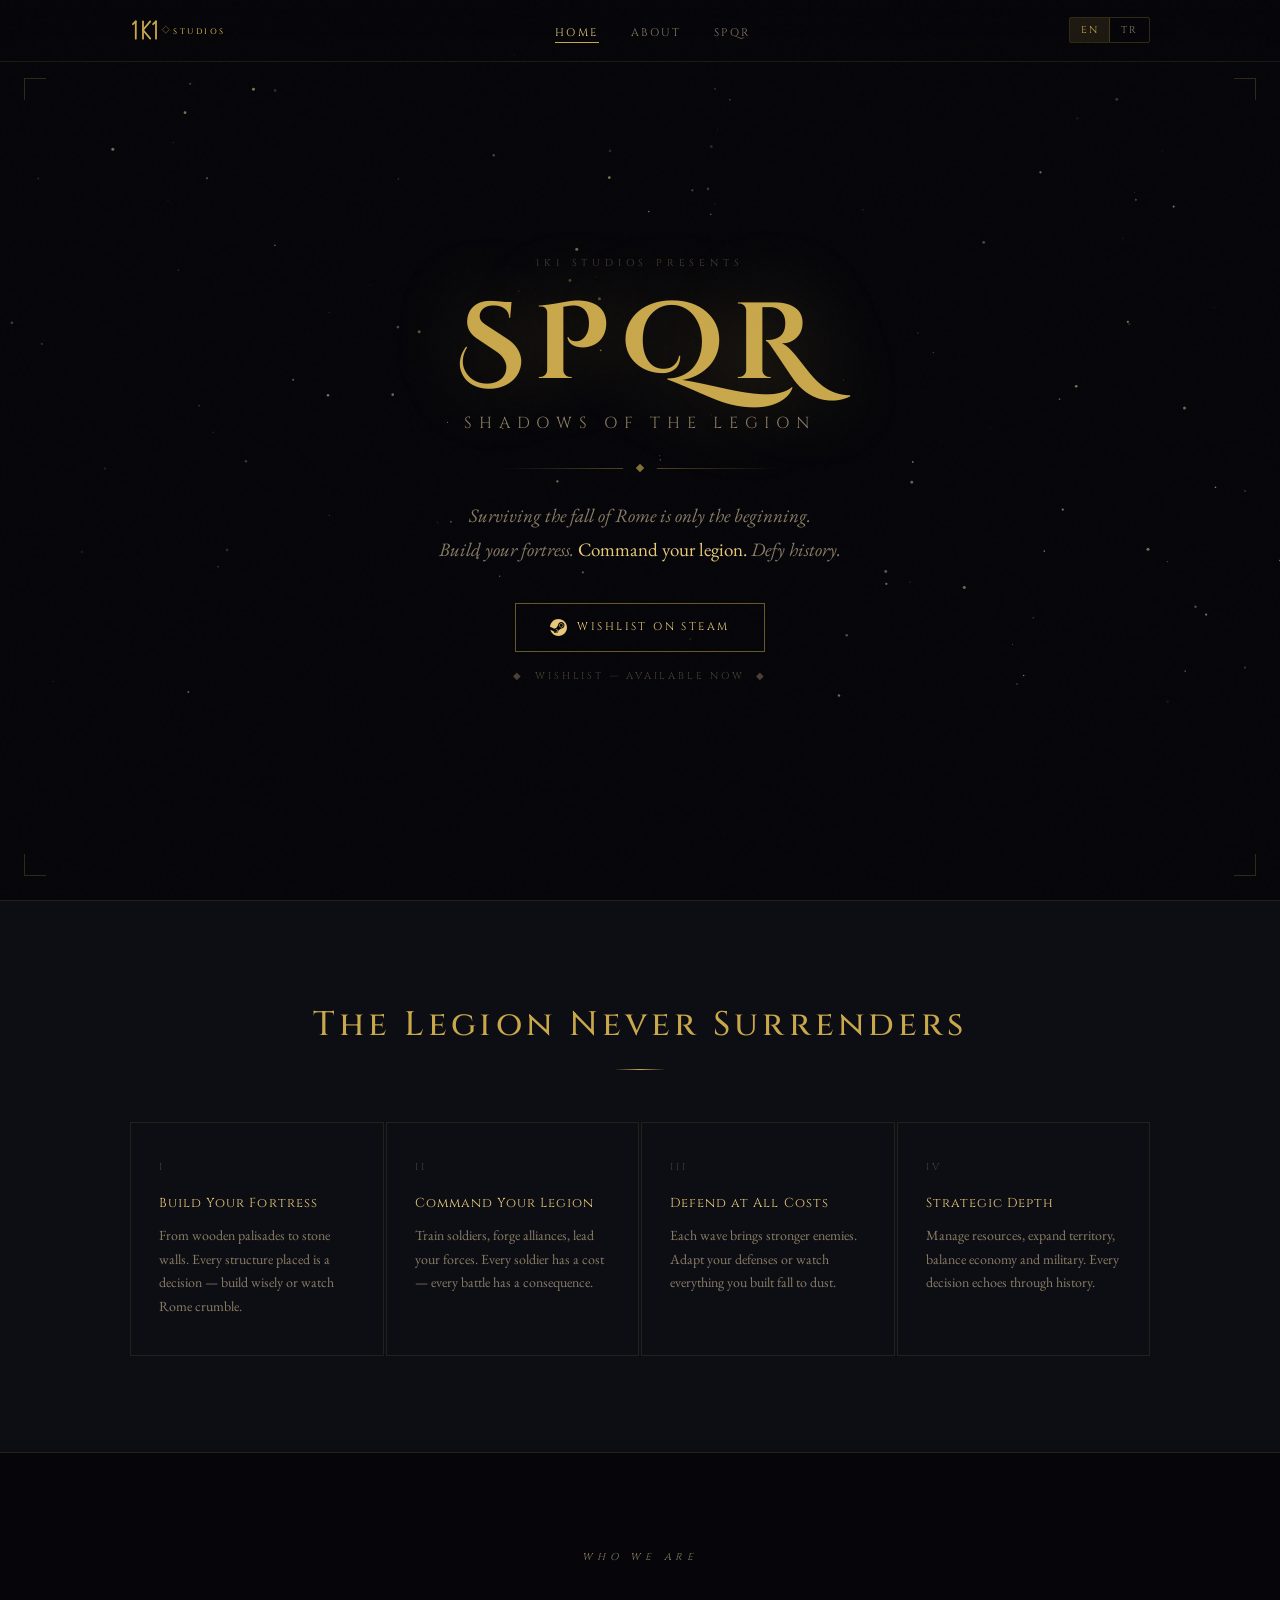
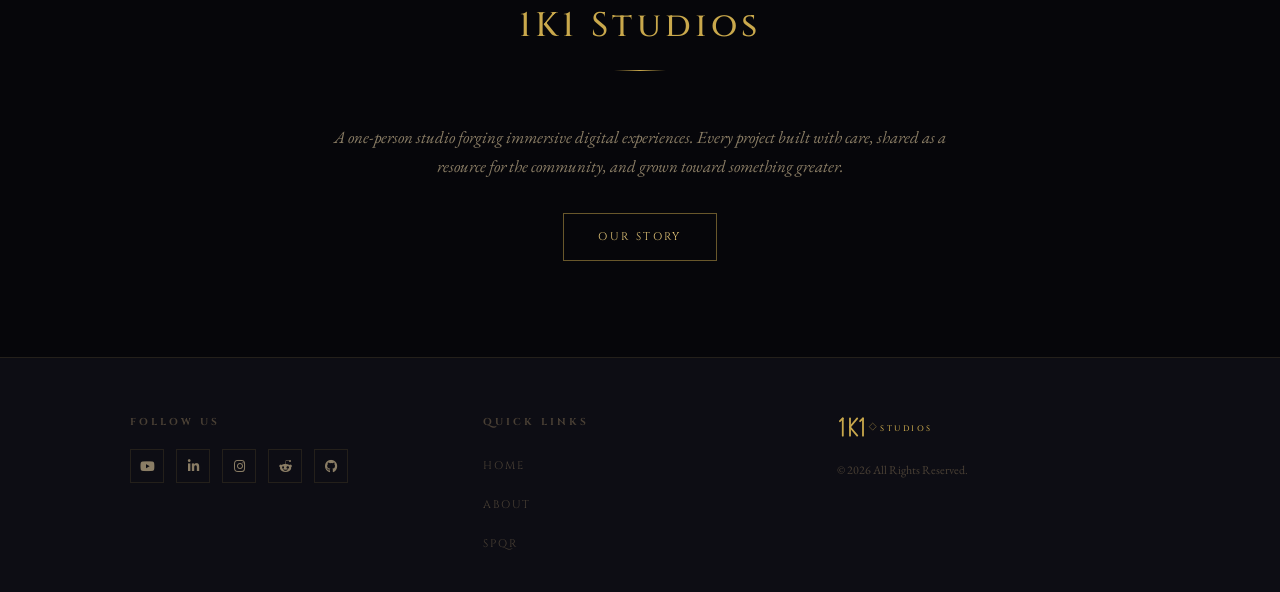
==== index.html @ 58bfda01 "Add files via upload" ====
<!DOCTYPE html>
<html lang="en">
<head>
  <meta charset="UTF-8">
  <meta name="viewport" content="width=device-width, initial-scale=1.0">
  <title>1K1 Studios</title>
  <meta name="description" content="1K1 Studios — Creators of SPQR: Shadows of the Legion. Build your fortress. Command your legion. Survive the fall of Rome.">
  <meta name="author" content="1K1 Studios">
  <link rel="stylesheet" href="https://cdnjs.cloudflare.com/ajax/libs/font-awesome/5.15.4/css/all.min.css">
  <link rel="stylesheet" href="https://cdn.jsdelivr.net/npm/aos@next/dist/aos.css">
  <link rel="stylesheet" href="styles.css">
  <link rel="icon" href="/favicon.svg" type="image/svg+xml">
</head>
<body data-page="index">

<div id="loader-wrapper">
  <div class="loader"></div>
  <p>Loading 1K1 Studios...</p>
</div>

<!-- HEADER -->
<header class="header">
  <div class="container">
    <a href="/" class="logo" aria-label="1K1 Studios">
      <svg class="logo-svg" viewBox="0 0 148 36" xmlns="http://www.w3.org/2000/svg">
        <line x1="8"  y1="6" x2="8"  y2="30" stroke="#c9a84c" stroke-width="2.5" stroke-linecap="round"/>
        <line x1="4"  y1="10" x2="8"  y2="6"  stroke="#c9a84c" stroke-width="2.5" stroke-linecap="round"/>
        <line x1="18" y1="6" x2="18" y2="30" stroke="#c9a84c" stroke-width="2.5" stroke-linecap="round"/>
        <line x1="18" y1="18" x2="28" y2="6"  stroke="#c9a84c" stroke-width="2.5" stroke-linecap="round"/>
        <line x1="18" y1="18" x2="28" y2="30" stroke="#c9a84c" stroke-width="2.5" stroke-linecap="round"/>
        <line x1="36" y1="6" x2="36" y2="30" stroke="#c9a84c" stroke-width="2.5" stroke-linecap="round"/>
        <line x1="32" y1="10" x2="36" y2="6"  stroke="#c9a84c" stroke-width="2.5" stroke-linecap="round"/>
        <rect x="46" y="14" width="7" height="7" fill="none" stroke="#c9a84c" stroke-width="1" transform="rotate(45 49.5 17.5)" opacity="0.5"/>
        <text x="60" y="23" font-family="Cinzel,serif" font-size="11" fill="#c9a84c" letter-spacing="3.5" font-weight="500">STUDIOS</text>
      </svg>
    </a>
    <nav class="main-nav" aria-label="Main navigation">
      <ul class="nav-list">
        <li><a href="/" class="nav-link active">Home</a></li>
        <li><a href="/about.html" class="nav-link">About</a></li>
        <li><a href="/spqr.html" class="nav-link">SPQR</a></li>
      </ul>
    </nav>
    <div class="lang-bar">
      <div class="lang-switcher">
        <button class="lang-btn" data-lang="en" onclick="setLang('en')">EN</button>
        <button class="lang-btn" data-lang="tr" onclick="setLang('tr')">TR</button>
      </div>
    </div>
    <button class="hamburger" aria-label="Toggle menu">
      <span class="bar"></span><span class="bar"></span><span class="bar"></span>
    </button>
  </div>
</header>

<!-- HERO -->
<section class="hero-section">
  <canvas id="star-canvas"></canvas>
  <div class="hb hb-tl"></div><div class="hb hb-tr"></div>
  <div class="hb hb-bl"></div><div class="hb hb-br"></div>
  <div class="container hero-content">
    <p class="section-label anim-1" data-i18n="label">1K1 Studios Presents</p>
    <h1 class="spqr-hero-title anim-2">SPQR</h1>
    <p class="spqr-hero-sub anim-3" data-i18n="sub">Shadows of the Legion</p>
    <div class="hero-divider anim-3"><div class="hero-gem"></div></div>
    <p class="hero-tagline anim-4" data-i18n="tagline">
      Surviving the fall of Rome is only the beginning.<br>
      Build your fortress. <span>Command your legion.</span> Defy history.
    </p>
    <div class="btn-row anim-5">
      <a href="https://store.steampowered.com/app/4519400" target="_blank" class="btn btn-primary">
        <svg viewBox="0 0 24 24"><path d="M11.979 0C5.678 0 .511 4.86.022 11.037l6.432 2.658c.545-.371 1.203-.59 1.912-.59.063 0 .125.004.188.006l2.861-4.142V8.91c0-2.495 2.028-4.524 4.524-4.524 2.494 0 4.524 2.029 4.524 4.524s-2.03 4.525-4.524 4.525h-.105l-4.076 2.911c0 .052.004.105.004.159 0 1.875-1.515 3.396-3.39 3.396-1.635 0-3.016-1.173-3.331-2.727L.436 15.27C1.862 20.307 6.486 24 11.979 24c6.627 0 11.999-5.373 11.999-12S18.605 0 11.979 0zM7.54 18.21l-1.473-.61c.262.543.714.999 1.314 1.25 1.297.539 2.793-.076 3.332-1.375.263-.63.264-1.319.005-1.949s-.75-1.121-1.377-1.383c-.624-.26-1.29-.249-1.878-.03l1.523.63c.956.4 1.409 1.5 1.009 2.455-.397.957-1.497 1.41-2.454 1.012H7.54zm11.415-9.303c0-1.662-1.353-3.015-3.015-3.015-1.665 0-3.015 1.353-3.015 3.015 0 1.665 1.35 3.015 3.015 3.015 1.663 0 3.015-1.35 3.015-3.015zm-5.273-.005c0-1.252 1.013-2.266 2.265-2.266 1.249 0 2.266 1.014 2.266 2.266 0 1.251-1.017 2.265-2.266 2.265-1.252 0-2.265-1.014-2.265-2.265z"/></svg>
        <span data-i18n="steam">Wishlist on Steam</span>
      </a>
      <!-- <a href="spqr.html" class="btn btn-secondary" data-i18n="learn">Learn More</a> -->
    </div>
    <p class="ea-badge anim-6" data-i18n="ea">◆  Wishlist— Available Now  ◆</p>
    
  </div>
</section>

<!-- FEATURES -->
<section class="section section-alt">
  <div class="container">
    <h2 class="section-title" data-i18n="featTitle" data-aos="fade-up">The Legion Never Surrenders</h2>
    <div class="spqr-features">
      <div class="spqr-feat" data-aos="fade-up" data-aos-delay="100">
        <div class="spqr-feat-num">I</div>
        <div class="spqr-feat-title" data-i18n="f1t">Build Your Fortress</div>
        <div class="spqr-feat-desc" data-i18n="f1d">From wooden palisades to stone walls. Every structure placed is a decision — build wisely or watch Rome crumble.</div>
      </div>
      <div class="spqr-feat" data-aos="fade-up" data-aos-delay="150">
        <div class="spqr-feat-num">II</div>
        <div class="spqr-feat-title" data-i18n="f2t">Command Your Legion</div>
        <div class="spqr-feat-desc" data-i18n="f2d">Train soldiers, forge alliances, lead your forces. Every soldier has a cost — every battle has a consequence.</div>
      </div>
      <div class="spqr-feat" data-aos="fade-up" data-aos-delay="200">
        <div class="spqr-feat-num">III</div>
        <div class="spqr-feat-title" data-i18n="f3t">Defend at All Costs</div>
        <div class="spqr-feat-desc" data-i18n="f3d">Each wave brings stronger enemies. Adapt your defenses or watch everything you built fall to dust.</div>
      </div>
      <div class="spqr-feat" data-aos="fade-up" data-aos-delay="250">
        <div class="spqr-feat-num">IV</div>
        <div class="spqr-feat-title" data-i18n="f4t">Strategic Depth</div>
        <div class="spqr-feat-desc" data-i18n="f4d">Manage resources, expand territory, balance economy and military. Every decision echoes through history.</div>
      </div>
    </div>
  </div>
</section>

<!-- ABOUT BRIEF -->
<section class="section about-brief" data-aos="fade-up">
  <div class="container">
    <p class="section-label" data-i18n="aboutLabel">Who We Are</p>
    <h2 class="section-title" data-i18n="aboutTitle">1K1 Studios</h2>
    <p data-i18n="aboutDesc">A one-person studio forging immersive digital experiences. Every project built with care, shared as a resource for the community, and grown toward something greater.</p>
    <a href="/about" class="btn btn-primary" data-i18n="aboutBtn">Our Story</a>
  </div>
</section>

<!-- FOOTER -->
<footer class="main-footer">
  <div class="container">
    <div class="footer-grid">
      <div class="footer-col">
        <h4>Follow Us</h4>
        <div class="social-links">
          <a href="https://www.youtube.com/@onekeyonestudios" target="_blank" aria-label="YouTube"><i class="fab fa-youtube"></i></a>
          <a href="https://www.linkedin.com/company/onekeyone-game-studios/" target="_blank" aria-label="LinkedIn"><i class="fab fa-linkedin-in"></i></a>
          <a href="https://www.instagram.com/1k1studios/" target="_blank" aria-label="Instagram"><i class="fab fa-instagram"></i></a>
          <a href="https://www.reddit.com/user/Rich-Television30/" target="_blank" aria-label="Reddit"><i class="fab fa-reddit-alien"></i></a>
          <a href="https://github.com/Can1k1" target="_blank" aria-label="GitHub"><i class="fab fa-github"></i></a>

        </div>
      </div>
      <div class="footer-col">
        <h4>Quick Links</h4>
        <ul class="footer-nav">
          <li><a href="/">Home</a></li>
          <li><a href="/about">About</a></li>
          <li><a href="/spqr">SPQR</a></li>
        </ul>
      </div>
      <div class="footer-col footer-logo-col">
        <a href="/" class="logo">
          <svg class="logo-svg" viewBox="0 0 148 36" xmlns="http://www.w3.org/2000/svg">
            <line x1="8"  y1="6" x2="8"  y2="30" stroke="#c9a84c" stroke-width="2.5" stroke-linecap="round"/>
            <line x1="4"  y1="10" x2="8"  y2="6"  stroke="#c9a84c" stroke-width="2.5" stroke-linecap="round"/>
            <line x1="18" y1="6" x2="18" y2="30" stroke="#c9a84c" stroke-width="2.5" stroke-linecap="round"/>
            <line x1="18" y1="18" x2="28" y2="6"  stroke="#c9a84c" stroke-width="2.5" stroke-linecap="round"/>
            <line x1="18" y1="18" x2="28" y2="30" stroke="#c9a84c" stroke-width="2.5" stroke-linecap="round"/>
            <line x1="36" y1="6" x2="36" y2="30" stroke="#c9a84c" stroke-width="2.5" stroke-linecap="round"/>
            <line x1="32" y1="10" x2="36" y2="6"  stroke="#c9a84c" stroke-width="2.5" stroke-linecap="round"/>
            <rect x="46" y="14" width="7" height="7" fill="none" stroke="#c9a84c" stroke-width="1" transform="rotate(45 49.5 17.5)" opacity="0.5"/>
            <text x="60" y="23" font-family="Cinzel,serif" font-size="11" fill="#c9a84c" letter-spacing="3.5" font-weight="500">STUDIOS</text>
          </svg>
        </a>
        <p>&copy; <span class="current-year">2025</span> All Rights Reserved.</p>
      </div>
    </div>
  </div>
</footer>

<script src="https://cdn.jsdelivr.net/npm/aos@next/dist/aos.js"></script>
<script src="script.js"></script>
<script>
(function(){
  const c = document.getElementById('star-canvas');
  const ctx = c.getContext('2d');
  function resize(){ c.width = c.offsetWidth; c.height = c.offsetHeight; }
  resize(); window.addEventListener('resize', resize);
  const stars = Array.from({length:130}, () => ({
    x: Math.random(), y: Math.random() * 0.78,
    r: Math.random() * 1.3 + 0.3,
    speed: 0.003 + Math.random() * 0.005,
    phase: Math.random() * Math.PI * 2
  }));
  (function draw(t){
    ctx.clearRect(0, 0, c.width, c.height);
    stars.forEach(s => {
      const a = 0.07 + 0.44 * (0.5 + 0.5 * Math.sin(t * s.speed * 60 + s.phase));
      ctx.beginPath();
      ctx.arc(s.x * c.width, s.y * c.height, s.r, 0, Math.PI * 2);
      ctx.fillStyle = `rgba(245,224,160,${a})`;
      ctx.fill();
    });
    requestAnimationFrame(draw);
  })(0);
})();
</script>
</body>
</html>
---- styles.css ----
@import url('https://fonts.googleapis.com/css2?family=Cinzel+Decorative:wght@400;700&family=Cinzel:wght@400;500;600&family=EB+Garamond:ital,wght@0,400;0,500;1,400&display=swap');

/* ── RESET ── */
*, *::before, *::after { margin: 0; padding: 0; box-sizing: border-box; }

/* ── VARIABLES ── */
:root {
  --gold:   #c9a84c;
  --gold2:  #e8c97a;
  --gold3:  #f5e0a0;
  --dark:   #06060a;
  --dark2:  #0d0d14;
  --dark3:  #14141e;
  --border: rgba(201,168,76,0.12);
  --border2:rgba(201,168,76,0.28);
  --text:   #d4c9b0;
  --text2:  #8a7d65;
  --text3:  #4a4035;
  --font-display: 'Cinzel', serif;
  --font-deco:    'Cinzel Decorative', serif;
  --font-body:    'EB Garamond', Georgia, serif;
  --max-w: 1100px;
  --pad-x: 40px;
}

html { scroll-behavior: smooth; }

body {
  background: var(--dark);
  color: var(--text);
  font-family: var(--font-body);
  font-size: 17px;
  line-height: 1.7;
  overflow-x: hidden;
}

body.no-scroll { overflow: hidden; }

/* Noise texture */
body::before {
  content: '';
  position: fixed;
  inset: 0;
  background-image: url("data:image/svg+xml,%3Csvg viewBox='0 0 256 256' xmlns='http://www.w3.org/2000/svg'%3E%3Cfilter id='n'%3E%3CfeTurbulence type='fractalNoise' baseFrequency='0.9' numOctaves='4' stitchTiles='stitch'/%3E%3C/filter%3E%3Crect width='100%25' height='100%25' filter='url(%23n)' opacity='0.04'/%3E%3C/svg%3E");
  pointer-events: none;
  z-index: 9999;
  opacity: 0.35;
}

/* ── LOADER ── */
#loader-wrapper {
  position: fixed;
  inset: 0;
  background: var(--dark);
  display: flex;
  flex-direction: column;
  align-items: center;
  justify-content: center;
  z-index: 10000;
  transition: opacity 0.5s;
  gap: 20px;
}

#loader-wrapper p {
  font-family: var(--font-display);
  font-size: 11px;
  letter-spacing: 0.4em;
  color: var(--text3);
  text-transform: uppercase;
}

.loader {
  width: 36px;
  height: 36px;
  border: 1px solid var(--border);
  border-top-color: var(--gold);
  border-radius: 50%;
  animation: spin 1s linear infinite;
}

@keyframes spin { to { transform: rotate(360deg); } }

/* ── LAYOUT ── */
.container {
  max-width: var(--max-w);
  margin: 0 auto;
  padding: 0 var(--pad-x);
}

/* ── HEADER ── */
.header {
  position: fixed;
  top: 0; left: 0; right: 0;
  z-index: 900;
  padding: 16px 0;
  background: linear-gradient(to bottom, rgba(6,6,10,0.97), rgba(6,6,10,0.75));
  border-bottom: 1px solid var(--border);
  backdrop-filter: blur(10px);
}

.header .container {
  display: flex;
  align-items: center;
  justify-content: space-between;
  gap: 20px;
}

/* Logo */
.logo {
  display: flex;
  align-items: center;
  text-decoration: none;
  flex-shrink: 0;
}

.logo-svg { height: 26px; width: auto; }

/* Nav */
.main-nav .nav-list {
  display: flex;
  gap: 32px;
  list-style: none;
}

.nav-link {
  font-family: var(--font-display);
  font-size: 11px;
  letter-spacing: 0.22em;
  color: var(--text2);
  text-decoration: none;
  text-transform: uppercase;
  position: relative;
  padding-bottom: 3px;
  transition: color 0.3s;
  white-space: nowrap;
}

.nav-link::after {
  content: '';
  position: absolute;
  bottom: 0; left: 0; right: 0;
  height: 1px;
  background: var(--gold);
  transform: scaleX(0);
  transition: transform 0.3s;
}

.nav-link:hover, .nav-link.active { color: var(--gold2); }
.nav-link:hover::after, .nav-link.active::after { transform: scaleX(1); }

/* Language bar */
.lang-bar {
  display: flex;
  align-items: center;
  flex-shrink: 0;
}

.lang-switcher {
  display: flex;
  border: 1px solid rgba(201,168,76,0.22);
  border-radius: 2px;
  overflow: hidden;
}

.lang-btn {
  background: transparent;
  border: none;
  color: var(--text2);
  font-family: var(--font-display);
  font-size: 10px;
  letter-spacing: 0.18em;
  padding: 5px 11px;
  cursor: pointer;
  transition: all 0.25s;
  text-transform: uppercase;
}

.lang-btn:first-child { border-right: 1px solid rgba(201,168,76,0.22); }
.lang-btn:hover { color: var(--gold2); background: rgba(201,168,76,0.06); }
.lang-btn.active { color: var(--gold); background: rgba(201,168,76,0.12); }

/* Hamburger */
.hamburger {
  display: none;
  background: none;
  border: none;
  cursor: pointer;
  flex-direction: column;
  gap: 5px;
  padding: 4px;
  flex-shrink: 0;
}

.bar {
  display: block;
  width: 22px;
  height: 1px;
  background: var(--gold);
  transition: all 0.3s;
}

.hamburger.active .bar:nth-child(1) { transform: translateY(6px) rotate(45deg); }
.hamburger.active .bar:nth-child(2) { opacity: 0; }
.hamburger.active .bar:nth-child(3) { transform: translateY(-6px) rotate(-45deg); }

/* ── HERO ── */
.hero-section {
  position: relative;
  min-height: 100vh;
  display: flex;
  align-items: center;
  justify-content: center;
  text-align: center;
  overflow: hidden;
  padding: 120px 20px 80px;
}

.hero-section.sub-hero {
  min-height: 55vh;
  padding-top: 140px;
  padding-bottom: 60px;
}

#star-canvas {
  position: absolute;
  inset: 0;
  width: 100%;
  height: 100%;
  pointer-events: none;
  z-index: 1;
}

.hero-content { position: relative; z-index: 2; width: 100%; }

/* Corner borders */
.hb { position: absolute; width: 22px; height: 22px; border-color: rgba(201,168,76,0.22); border-style: solid; z-index: 3; }
.hb-tl { top: 78px; left: 24px; border-width: 1px 0 0 1px; }
.hb-tr { top: 78px; right: 24px; border-width: 1px 1px 0 0; }
.hb-bl { bottom: 24px; left: 24px; border-width: 0 0 1px 1px; }
.hb-br { bottom: 24px; right: 24px; border-width: 0 1px 1px 0; }

.section-label {
  font-family: var(--font-display);
  font-size: 10px;
  letter-spacing: 0.48em;
  color: var(--text3);
  text-transform: uppercase;
  margin-bottom: 20px;
}

.spqr-hero-title {
  font-family: var(--font-deco);
  font-size: clamp(52px, 10vw, 108px);
  font-weight: 700;
  color: var(--gold);
  letter-spacing: 0.1em;
  line-height: 1;
  text-shadow: 0 0 80px rgba(201,168,76,0.28);
}

.spqr-hero-sub {
  font-family: var(--font-display);
  font-size: clamp(12px, 1.8vw, 16px);
  letter-spacing: 0.42em;
  color: var(--text2);
  text-transform: uppercase;
  margin-top: 10px;
}

.hero-divider {
  display: flex;
  align-items: center;
  gap: 14px;
  max-width: 280px;
  margin: 28px auto;
}

.hero-divider::before, .hero-divider::after {
  content: '';
  flex: 1;
  height: 1px;
  background: linear-gradient(to right, transparent, rgba(201,168,76,0.38));
}

.hero-divider::after { background: linear-gradient(to left, transparent, rgba(201,168,76,0.38)); }
.hero-gem { width: 6px; height: 6px; background: var(--gold); transform: rotate(45deg); opacity: 0.65; flex-shrink: 0; }

.hero-tagline {
  font-family: var(--font-body);
  font-style: italic;
  font-size: clamp(15px, 2vw, 19px);
  color: var(--text2);
  max-width: 540px;
  margin: 0 auto 36px;
  line-height: 1.8;
}

.hero-tagline span { color: var(--gold2); font-style: normal; }

.hero-title {
  font-family: var(--font-deco);
  font-size: clamp(28px, 5vw, 60px);
  font-weight: 700;
  color: var(--gold);
  letter-spacing: 0.07em;
  line-height: 1.1;
  margin-bottom: 16px;
  text-shadow: 0 0 50px rgba(201,168,76,0.2);
}

.hero-desc {
  font-style: italic;
  color: var(--text2);
  font-size: clamp(15px, 1.8vw, 18px);
  max-width: 520px;
  margin: 0 auto;
  line-height: 1.7;
}

.ea-badge {
  margin-top: 16px;
  font-family: var(--font-display);
  font-size: 10px;
  letter-spacing: 0.28em;
  color: var(--text3);
  text-transform: uppercase;
}

/* ── BUTTONS ── */
.btn-row {
  display: flex;
  gap: 14px;
  justify-content: center;
  flex-wrap: wrap;
}

.btn {
  display: inline-flex;
  align-items: center;
  gap: 10px;
  font-family: var(--font-display);
  font-size: 11px;
  letter-spacing: 0.22em;
  text-transform: uppercase;
  text-decoration: none;
  padding: 14px 34px;
  cursor: pointer;
  border: none;
  transition: all 0.32s;
  position: relative;
  white-space: nowrap;
}

.btn svg { width: 17px; height: 17px; fill: currentColor; flex-shrink: 0; }

.btn-primary {
  background: transparent;
  border: 1px solid rgba(201,168,76,0.5);
  color: var(--gold2);
}

.btn-primary:hover {
  border-color: var(--gold2);
  color: var(--gold3);
  box-shadow: 0 0 28px rgba(201,168,76,0.12);
  transform: translateY(-2px);
}

.btn-secondary {
  background: rgba(201,168,76,0.08);
  border: 1px solid rgba(201,168,76,0.28);
  color: var(--gold);
}

.btn-secondary:hover {
  background: rgba(201,168,76,0.14);
  transform: translateY(-2px);
}

/* ── SECTIONS ── */
.section { padding: 96px 0; }
.section-alt { background: var(--dark2); border-top: 1px solid var(--border); border-bottom: 1px solid var(--border); }

.section-title {
  font-family: var(--font-display);
  font-size: clamp(20px, 3vw, 34px);
  font-weight: 500;
  color: var(--gold);
  letter-spacing: 0.12em;
  text-align: center;
  margin-bottom: 52px;
}

.section-title::after {
  content: '';
  display: block;
  width: 52px;
  height: 1px;
  background: linear-gradient(to right, transparent, var(--gold), transparent);
  margin: 14px auto 0;
}

/* ── SPQR FEATURES ── */
.spqr-features {
  display: grid;
  grid-template-columns: repeat(4, 1fr);
  gap: 2px;
}

.spqr-feat {
  background: var(--dark2);
  border: 1px solid var(--border);
  padding: 36px 28px;
  transition: border-color 0.3s, background 0.3s;
}

.spqr-feat:hover { border-color: var(--border2); background: var(--dark3); }

.spqr-feat-num {
  font-family: var(--font-display);
  font-size: 10px;
  letter-spacing: 0.3em;
  color: var(--text3);
  margin-bottom: 16px;
}

.spqr-feat-title {
  font-family: var(--font-display);
  font-size: 13px;
  color: var(--gold2);
  letter-spacing: 0.08em;
  margin-bottom: 10px;
}

.spqr-feat-desc { font-size: 14px; color: var(--text2); line-height: 1.7; }

/* ── ABOUT BRIEF ── */
.about-brief { text-align: center; }
.about-brief p { color: var(--text2); font-style: italic; max-width: 620px; margin: 0 auto 32px; }

/* ── MISSION / VISION ── */
.mv-grid {
  display: grid;
  grid-template-columns: 1fr 1fr;
  gap: 2px;
}

.mv-card {
  background: var(--dark2);
  border: 1px solid var(--border);
  padding: 44px 40px;
  transition: border-color 0.3s;
}

.mv-card:hover { border-color: var(--border2); }

.mv-card h3 {
  font-family: var(--font-display);
  font-size: 15px;
  font-weight: 500;
  color: var(--gold);
  letter-spacing: 0.14em;
  margin-bottom: 14px;
}

.mv-card p { color: var(--text2); font-style: italic; line-height: 1.8; font-size: 16px; }

/* ── VALUES ── */
.values-grid {
  display: grid;
  grid-template-columns: repeat(4, 1fr);
  gap: 2px;
}

.value-item {
  background: var(--dark2);
  border: 1px solid var(--border);
  padding: 36px 24px;
  text-align: center;
  transition: border-color 0.3s, background 0.3s;
}

.value-item:hover { border-color: var(--border2); background: var(--dark3); }
.value-item i { font-size: 24px; color: var(--gold); margin-bottom: 14px; display: block; }
.value-item h3 { font-family: var(--font-display); font-size: 12px; color: var(--gold2); letter-spacing: 0.1em; margin-bottom: 8px; }
.value-item p { font-size: 14px; color: var(--text2); line-height: 1.6; }

/* ── TEAM ── */
.team-grid { display: flex; justify-content: center; }

.team-member {
  background: var(--dark2);
  border: 1px solid var(--border);
  padding: 36px 44px;
  text-align: center;
  transition: border-color 0.3s;
}

.team-member:hover { border-color: var(--border2); }

.team-avatar {
  width: 80px;
  height: 80px;
  margin: 0 auto 18px;
  border-radius: 50%;
  border: 1px solid rgba(201,168,76,0.28);
  display: flex;
  align-items: center;
  justify-content: center;
  background: var(--dark3);
}

.team-member h3 {
  font-family: var(--font-display);
  font-size: 13px;
  color: var(--gold2);
  letter-spacing: 0.06em;
  margin-bottom: 6px;
}

.team-member p { font-size: 13px; color: var(--text3); }

/* ── STEAM CTA ── */
.steam-cta {
  text-align: center;
  padding: 80px 0;
}

.ea-note {
  margin-top: 16px;
  font-family: var(--font-display);
  font-size: 10px;
  letter-spacing: 0.26em;
  color: var(--text3);
  text-transform: uppercase;
}

/* ── FOOTER ── */
.main-footer {
  background: var(--dark2);
  border-top: 1px solid var(--border);
  padding: 56px 0 36px;
}

.footer-grid {
  display: grid;
  grid-template-columns: 1fr 1fr 1fr;
  gap: 40px;
  align-items: start;
}

.footer-col h4 {
  font-family: var(--font-display);
  font-size: 10px;
  letter-spacing: 0.3em;
  color: var(--text3);
  text-transform: uppercase;
  margin-bottom: 18px;
}

.social-links { display: flex; gap: 12px; }

.social-links a {
  width: 34px;
  height: 34px;
  border: 1px solid var(--border);
  display: flex;
  align-items: center;
  justify-content: center;
  color: var(--text2);
  font-size: 13px;
  text-decoration: none;
  transition: all 0.28s;
}

.social-links a:hover { border-color: var(--border2); color: var(--gold2); }

.footer-nav { list-style: none; display: flex; flex-direction: column; gap: 10px; }

.footer-nav a {
  font-family: var(--font-display);
  font-size: 11px;
  letter-spacing: 0.16em;
  color: var(--text3);
  text-decoration: none;
  text-transform: uppercase;
  transition: color 0.28s;
}

.footer-nav a:hover { color: var(--gold2); }

.footer-logo-col { text-align: left; }
.footer-logo-col p { font-size: 12px; color: var(--text3); margin-top: 20px;}

/* ── ANIMATIONS ── */
@keyframes fadeUp {
  from { opacity: 0; transform: translateY(18px); }
  to   { opacity: 1; transform: translateY(0); }
}

.anim-1 { animation: fadeUp 0.9s ease forwards 0.2s; opacity: 0; }
.anim-2 { animation: fadeUp 0.9s ease forwards 0.4s; opacity: 0; }
.anim-3 { animation: fadeUp 0.9s ease forwards 0.6s; opacity: 0; }
.anim-4 { animation: fadeUp 0.9s ease forwards 0.8s; opacity: 0; }
.anim-5 { animation: fadeUp 0.9s ease forwards 1.0s; opacity: 0; }
.anim-6 { animation: fadeUp 0.9s ease forwards 1.2s; opacity: 0; }

/* ── RESPONSIVE ── */
@media (max-width: 900px) {
  :root { --pad-x: 24px; }

  .spqr-features { grid-template-columns: repeat(2, 1fr); }
  .values-grid   { grid-template-columns: repeat(2, 1fr); }
  .mv-grid       { grid-template-columns: 1fr; }
  .footer-grid   { grid-template-columns: 1fr 1fr; }
  .footer-logo-col { text-align: left; }

  .hb-tl, .hb-tr, .hb-bl, .hb-br { display: none; }
}

@media (max-width: 768px) {
  :root { --pad-x: 20px; }

  /* Mobile nav */
  .hamburger { display: flex; }

  .main-nav {
    position: fixed;
    top: 0; right: 0;
    width: min(280px, 80vw);
    height: 100vh;
    background: var(--dark2);
    border-left: 1px solid var(--border);
    padding: 90px 32px 40px;
    transform: translateX(100%);
    transition: transform 0.38s cubic-bezier(0.4, 0, 0.2, 1);
    z-index: 800;
    overflow-y: auto;
  }

  .main-nav.active { transform: translateX(0); }

  .main-nav .nav-list {
    flex-direction: column;
    gap: 24px;
  }

  .nav-link { font-size: 14px; }

  /* Header layout on mobile: logo left, lang+hamburger right */
  .header .container { gap: 12px; }
  .lang-bar { order: 2; }
  .hamburger { order: 3; }

  .section { padding: 64px 0; }
  .section-title { margin-bottom: 36px; }

  .spqr-hero-title { font-size: clamp(44px, 14vw, 72px); }
  .hero-tagline { font-size: 15px; }

  .spqr-features { grid-template-columns: 1fr; }
  .values-grid   { grid-template-columns: 1fr 1fr; }

  .btn { padding: 13px 26px; font-size: 10px; }
}

@media (max-width: 540px) {
  .values-grid   { grid-template-columns: 1fr; }
  .footer-grid   { grid-template-columns: 1fr; }
  .footer-logo-col { text-align: left; }
  .btn-row       { flex-direction: column; align-items: center; }
  .mv-card       { padding: 32px 24px; }
  .spqr-feat     { padding: 28px 20px; }
}
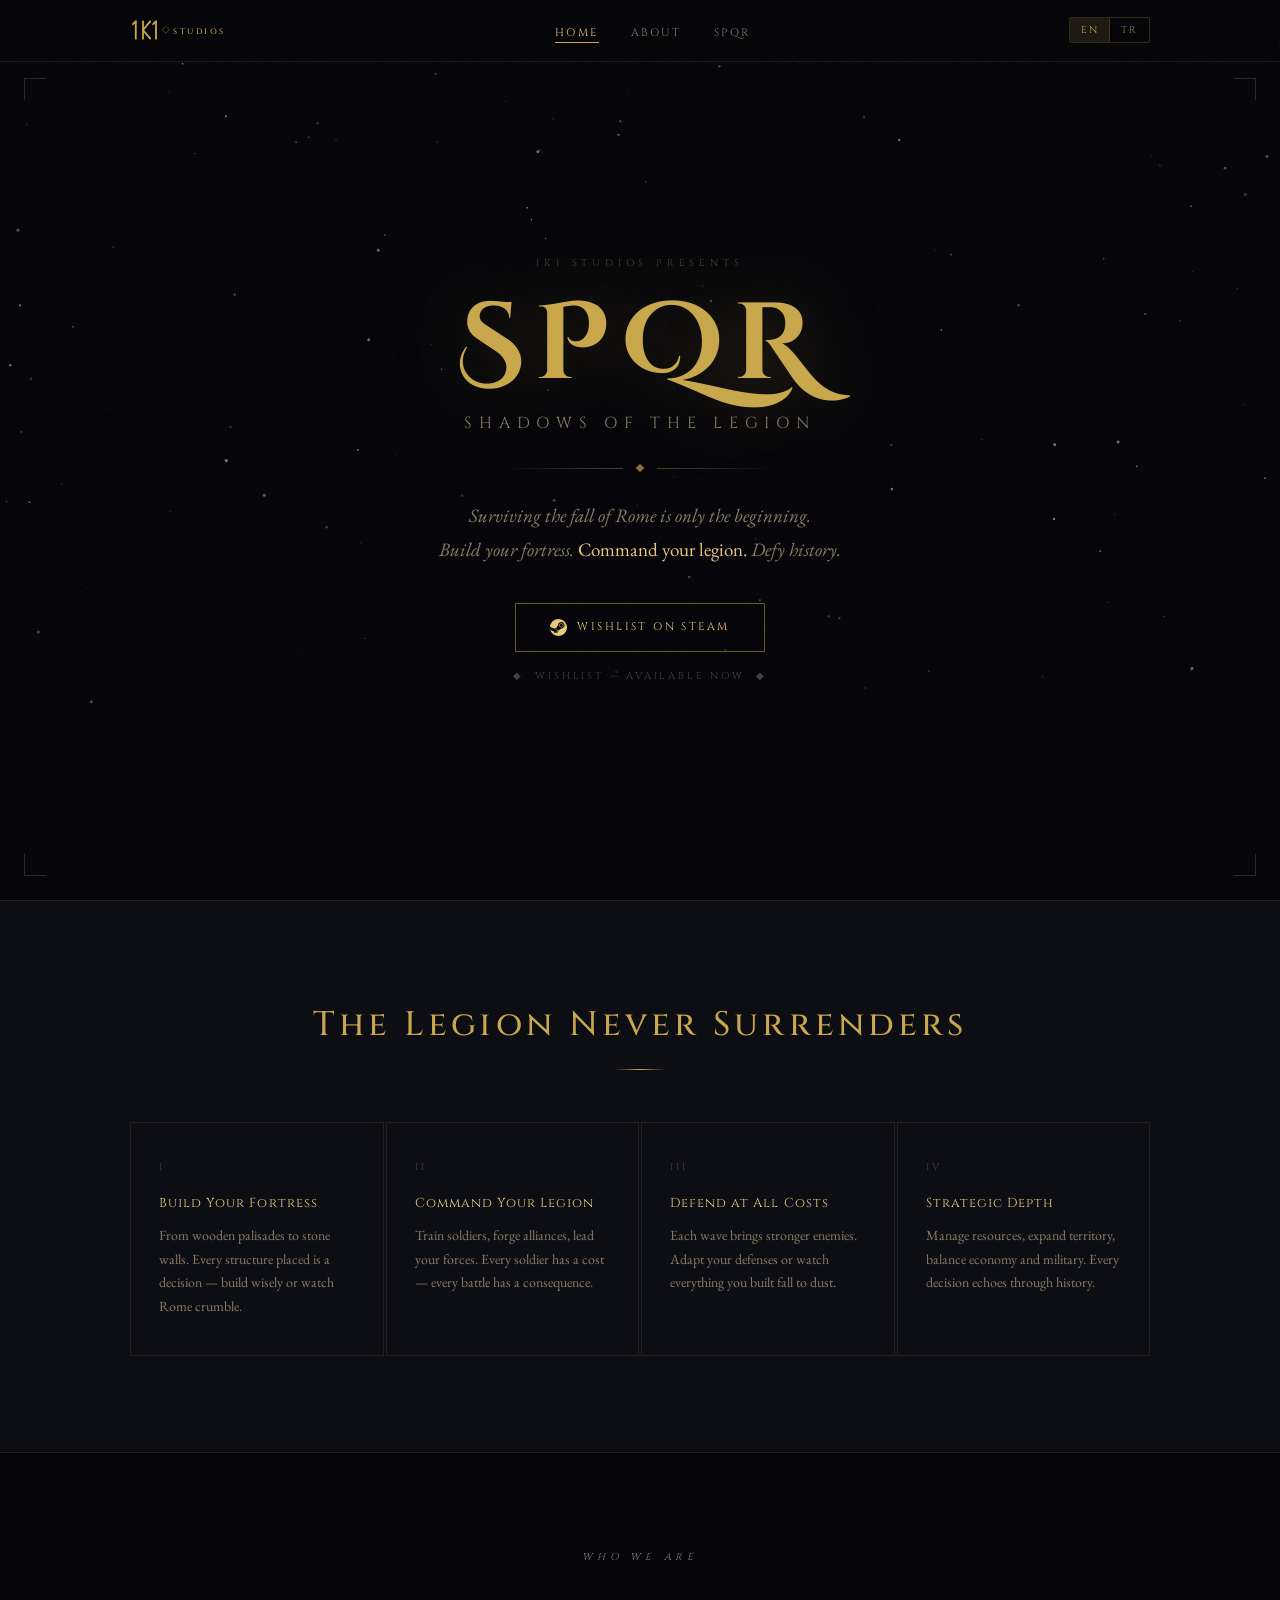
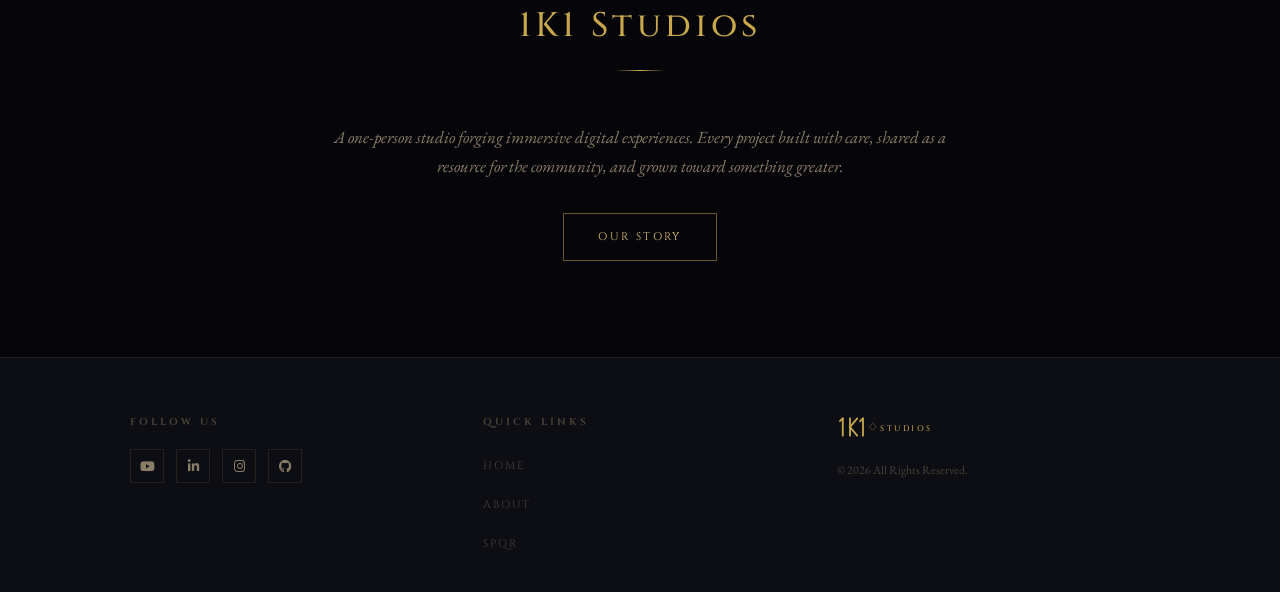
==== commit ba41552b: "Update index.html" ====
--- a/index.html
+++ b/index.html
@@ -128,7 +128,7 @@
           <a href="https://www.youtube.com/@onekeyonestudios" target="_blank" aria-label="YouTube"><i class="fab fa-youtube"></i></a>
           <a href="https://www.linkedin.com/company/onekeyone-game-studios/" target="_blank" aria-label="LinkedIn"><i class="fab fa-linkedin-in"></i></a>
           <a href="https://www.instagram.com/1k1studios/" target="_blank" aria-label="Instagram"><i class="fab fa-instagram"></i></a>
-          <a href="https://www.reddit.com/user/Rich-Television30/" target="_blank" aria-label="Reddit"><i class="fab fa-reddit-alien"></i></a>
+         <!-- <a href="https://www.reddit.com/user/Rich-Television30/" target="_blank" aria-label="Reddit"><i class="fab fa-reddit-alien"></i></a>-->
           <a href="https://github.com/Can1k1" target="_blank" aria-label="GitHub"><i class="fab fa-github"></i></a>
 
         </div>
